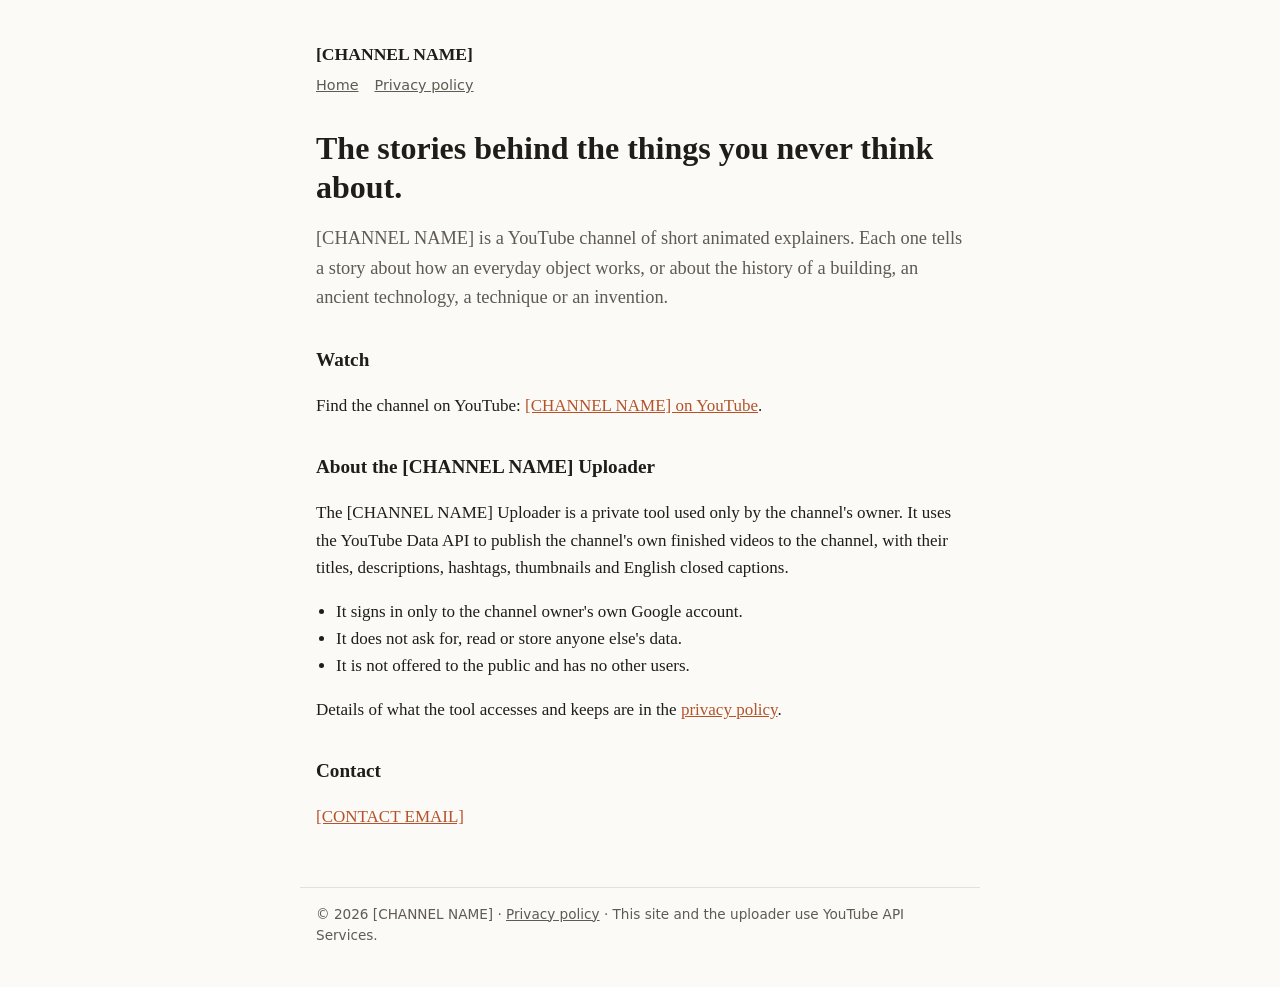
==== index.html @ f1ee18ed "Add files via upload" ====
<!doctype html>
<html lang="en">
<head>
<meta charset="utf-8">
<meta name="viewport" content="width=device-width, initial-scale=1">
<title>[CHANNEL NAME]</title>
<meta name="description" content="[CHANNEL NAME] makes short, story-led animated explainers about everyday things and the history behind them.">
<!-- Google Search Console: if you pick the "HTML tag" method, paste the meta tag it gives you on the line below. -->
<link rel="stylesheet" href="style.css">
</head>
<body>
<header>
  <a class="brand" href="./">[CHANNEL NAME]</a>
  <nav><a href="./">Home</a><a href="privacy.html">Privacy policy</a></nav>
</header>
<main>
  <h1>The stories behind the things you never think about.</h1>
  <p class="lede">[CHANNEL NAME] is a YouTube channel of short animated explainers. Each one tells a story about how an everyday object works, or about the history of a building, an ancient technology, a technique or an invention.</p>

  <h2>Watch</h2>
  <p>Find the channel on YouTube: <a href="[YOUTUBE CHANNEL URL]">[CHANNEL NAME] on YouTube</a>.</p>

  <h2>About the [CHANNEL NAME] Uploader</h2>
  <p>The [CHANNEL NAME] Uploader is a private tool used only by the channel's owner. It uses the YouTube Data API to publish the channel's own finished videos to the channel, with their titles, descriptions, hashtags, thumbnails and English closed captions.</p>
  <ul>
    <li>It signs in only to the channel owner's own Google account.</li>
    <li>It does not ask for, read or store anyone else's data.</li>
    <li>It is not offered to the public and has no other users.</li>
  </ul>
  <p>Details of what the tool accesses and keeps are in the <a href="privacy.html">privacy policy</a>.</p>

  <h2>Contact</h2>
  <p><a href="mailto:[CONTACT EMAIL]">[CONTACT EMAIL]</a></p>
</main>
<footer>
  © 2026 [CHANNEL NAME] · <a href="privacy.html">Privacy policy</a> · This site and the uploader use YouTube API Services.
</footer>
</body>
</html>
---- style.css ----
:root { --bg:#fbfaf7; --text:#1f1d1a; --muted:#5f5a52; --accent:#b4532a; --line:#e6e1d8; }
@media (prefers-color-scheme: dark) {
  :root { --bg:#171614; --text:#ece8e1; --muted:#a8a197; --accent:#e58a5c; --line:#2e2b27; }
}
* { box-sizing: border-box; }
body { margin:0; background:var(--bg); color:var(--text);
  font:17px/1.6 Georgia, "Times New Roman", serif; }
main, header, footer { max-width: 680px; margin: 0 auto; padding: 0 16px; }
header { padding-top: 40px; }
header a.brand { color: var(--text); text-decoration: none; font-weight: bold; font-size: 1.1rem; }
nav { margin-top: 6px; font-family: system-ui, sans-serif; font-size: .9rem; }
nav a { color: var(--muted); margin-right: 16px; }
h1 { font-size: 2rem; line-height: 1.2; margin: 32px 0 12px; }
h2 { font-size: 1.2rem; margin-top: 32px; }
a { color: var(--accent); }
.lede { font-size: 1.15rem; color: var(--muted); }
ul { padding-left: 20px; }
footer { margin-top: 56px; padding-top: 16px; padding-bottom: 40px; border-top: 1px solid var(--line);
  font-family: system-ui, sans-serif; font-size: .85rem; color: var(--muted); }
footer a { color: var(--muted); }
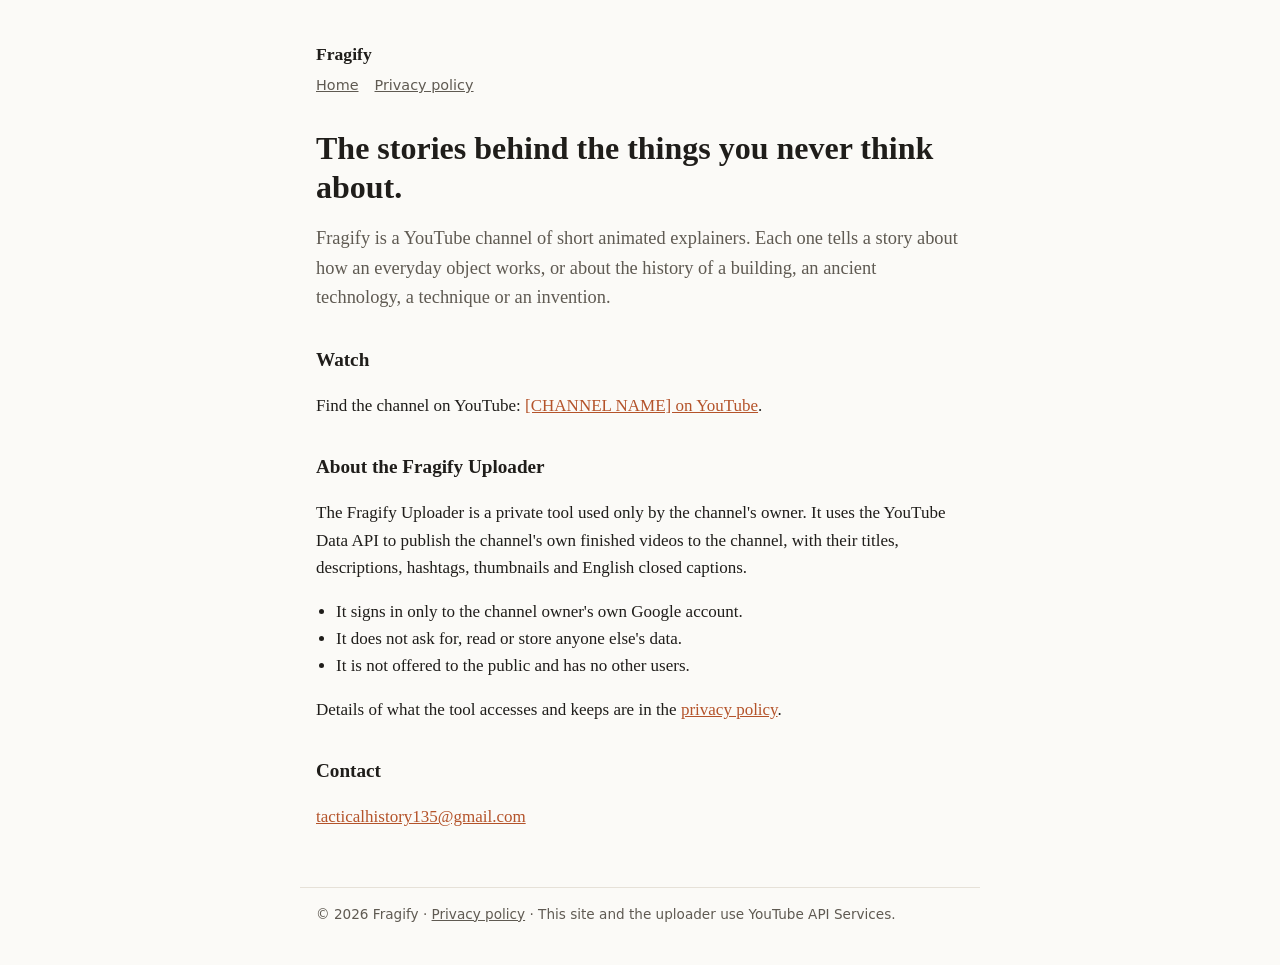
==== commit 36ecb850: "Update index.html" ====
--- a/index.html
+++ b/index.html
@@ -3,25 +3,26 @@
 <head>
 <meta charset="utf-8">
 <meta name="viewport" content="width=device-width, initial-scale=1">
-<title>[CHANNEL NAME]</title>
+<title>Fragify</title>
 <meta name="description" content="[CHANNEL NAME] makes short, story-led animated explainers about everyday things and the history behind them.">
 <!-- Google Search Console: if you pick the "HTML tag" method, paste the meta tag it gives you on the line below. -->
 <link rel="stylesheet" href="style.css">
 </head>
 <body>
 <header>
-  <a class="brand" href="./">[CHANNEL NAME]</a>
+  <a class="brand" href="./">Fragify</a>
   <nav><a href="./">Home</a><a href="privacy.html">Privacy policy</a></nav>
 </header>
 <main>
   <h1>The stories behind the things you never think about.</h1>
-  <p class="lede">[CHANNEL NAME] is a YouTube channel of short animated explainers. Each one tells a story about how an everyday object works, or about the history of a building, an ancient technology, a technique or an invention.</p>
+  <p class="lede">
+Fragify is a YouTube channel of short animated explainers. Each one tells a story about how an everyday object works, or about the history of a building, an ancient technology, a technique or an invention.</p>
 
   <h2>Watch</h2>
   <p>Find the channel on YouTube: <a href="[YOUTUBE CHANNEL URL]">[CHANNEL NAME] on YouTube</a>.</p>
 
-  <h2>About the [CHANNEL NAME] Uploader</h2>
-  <p>The [CHANNEL NAME] Uploader is a private tool used only by the channel's owner. It uses the YouTube Data API to publish the channel's own finished videos to the channel, with their titles, descriptions, hashtags, thumbnails and English closed captions.</p>
+  <h2>About the Fragify Uploader</h2>
+  <p>The Fragify Uploader is a private tool used only by the channel's owner. It uses the YouTube Data API to publish the channel's own finished videos to the channel, with their titles, descriptions, hashtags, thumbnails and English closed captions.</p>
   <ul>
     <li>It signs in only to the channel owner's own Google account.</li>
     <li>It does not ask for, read or store anyone else's data.</li>
@@ -30,10 +31,10 @@
   <p>Details of what the tool accesses and keeps are in the <a href="privacy.html">privacy policy</a>.</p>
 
   <h2>Contact</h2>
-  <p><a href="mailto:[CONTACT EMAIL]">[CONTACT EMAIL]</a></p>
+  <p><a href="mailto:[CONTACT EMAIL]">tacticalhistory135@gmail.com</a></p>
 </main>
 <footer>
-  © 2026 [CHANNEL NAME] · <a href="privacy.html">Privacy policy</a> · This site and the uploader use YouTube API Services.
+  © 2026 Fragify · <a href="privacy.html">Privacy policy</a> · This site and the uploader use YouTube API Services.
 </footer>
 </body>
 </html>
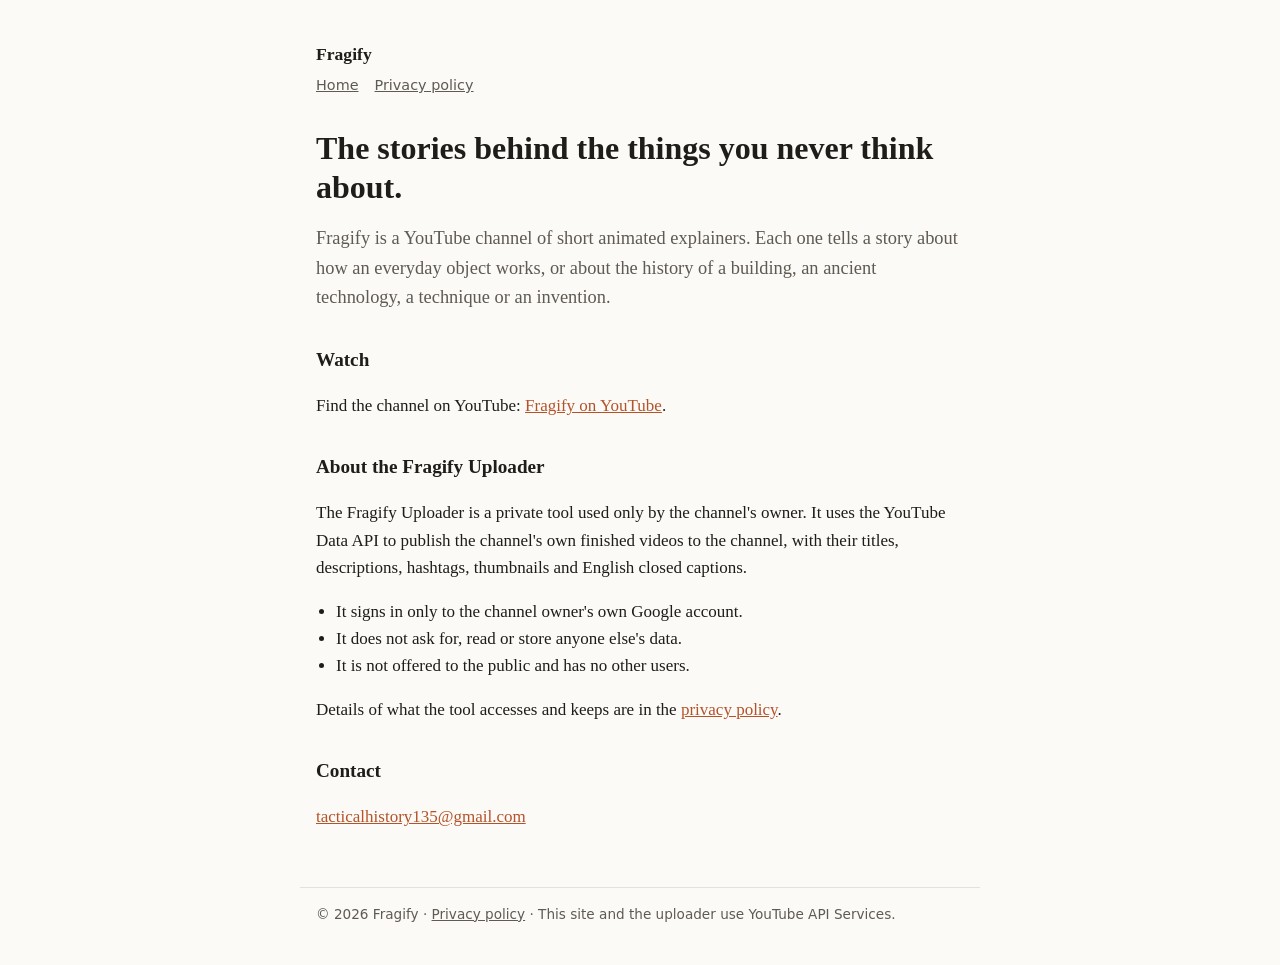
==== commit 5e75a7f2: "Update index.html" ====
--- a/index.html
+++ b/index.html
@@ -19,7 +19,7 @@
 Fragify is a YouTube channel of short animated explainers. Each one tells a story about how an everyday object works, or about the history of a building, an ancient technology, a technique or an invention.</p>
 
   <h2>Watch</h2>
-  <p>Find the channel on YouTube: <a href="[YOUTUBE CHANNEL URL]">[CHANNEL NAME] on YouTube</a>.</p>
+  <p>Find the channel on YouTube: <a href="https://www.youtube.com/@fragify-h1p">Fragify on YouTube</a>.</p>
 
   <h2>About the Fragify Uploader</h2>
   <p>The Fragify Uploader is a private tool used only by the channel's owner. It uses the YouTube Data API to publish the channel's own finished videos to the channel, with their titles, descriptions, hashtags, thumbnails and English closed captions.</p>
